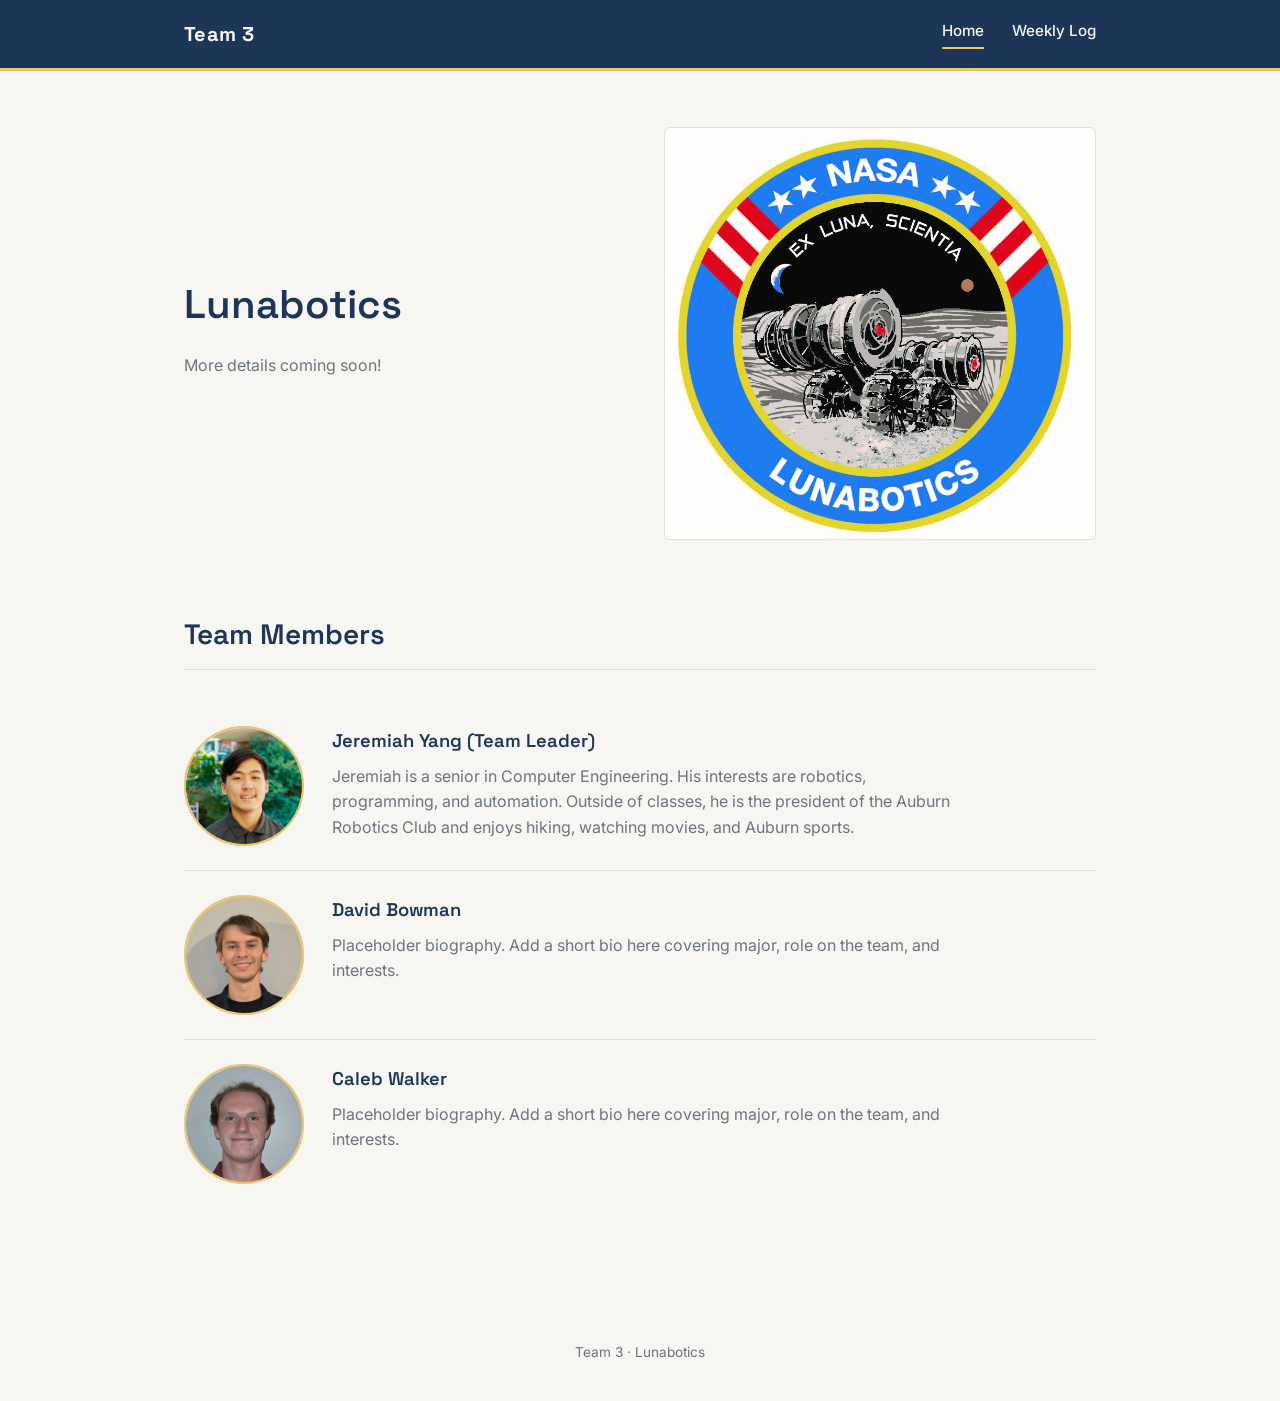
==== index.html @ fb86044a "Update placeholders" ====
<!DOCTYPE html>
<html lang="en">
<head>
  <meta charset="UTF-8">
  <meta name="viewport" content="width=device-width, initial-scale=1.0">
  <title>Team 3 | Lunabotics</title>
  <link rel="preconnect" href="https://fonts.googleapis.com">
  <link rel="preconnect" href="https://fonts.gstatic.com" crossorigin>
  <link href="https://fonts.googleapis.com/css2?family=Space+Grotesk:wght@500;600;700&family=Inter:wght@400;500;600&display=swap" rel="stylesheet">
  <link rel="stylesheet" href="styles.css">
</head>
<body>

  <header class="site-header">
    <div class="header-inner">
      <span class="site-title">Team 3</span>
      <nav class="site-nav">
        <a href="index.html" class="nav-link active">Home</a>
        <a href="weekly-log.html" class="nav-link">Weekly Log</a>
      </nav>
    </div>
  </header>

  <main>

    <section class="hero">
      <div class="hero-text">
        <h1>Lunabotics</h1>
        <p>
          More details coming soon!
        </p>
      </div>
      <div class="hero-image">
        <img src="images/lunabotics_logo.jpg" alt="Lunabotics logo">
      </div>
    </section>

    <section class="team">
      <h2>Team Members</h2>

      <div class="member-row">
        <img class="headshot" src="images/jeremiah_headshot.jpg" alt="Placeholder headshot of Member One">
        <div class="member-info">
          <h3>Jeremiah Yang (Team Leader)</h3>
          <p>
            Jeremiah is a senior in Computer Engineering. His interests are robotics, programming, and automation.
            Outside of classes, he is the president of the Auburn Robotics Club and enjoys hiking, watching movies,
            and Auburn sports.
          </p>
        </div>
      </div>

      <div class="member-row">
        <img class="headshot" src="images/david_headshot.jpg" alt="Placeholder headshot of Member Two">
        <div class="member-info">
          <h3>David Bowman</h3>
          <p>Placeholder biography. Add a short bio here covering major, role on the team, and interests.</p>
        </div>
      </div>

      <div class="member-row">
        <img class="headshot" src="images/caleb_headshot.jpg" alt="Placeholder headshot of Member Three">
        <div class="member-info">
          <h3>Caleb Walker</h3>
          <p>Placeholder biography. Add a short bio here covering major, role on the team, and interests.</p>
        </div>
      </div>

    </section>

  </main>

  <footer class="site-footer">
    <p>Team 3 &middot; Lunabotics</p>
  </footer>

</body>
</html>
---- styles.css ----
:root {
  --navy: #1d3557;
  --navy-dark: #12233c;
  --cream: #f7f6f2;
  --charcoal: #23262b;
  --grey: #6c757d;
  --gold: #e9c46a;
  --border: #e2e0da;
  --max-width: 960px;
}

* {
  box-sizing: border-box;
}

body {
  margin: 0;
  font-family: 'Inter', -apple-system, sans-serif;
  color: var(--charcoal);
  background: var(--cream);
  line-height: 1.6;
}

h1, h2, h3 {
  font-family: 'Space Grotesk', sans-serif;
  font-weight: 600;
  margin: 0;
  color: var(--navy);
}

img {
  max-width: 100%;
  display: block;
}

/* Header */

.site-header {
  position: sticky;
  top: 0;
  z-index: 10;
  background: var(--navy);
  border-bottom: 3px solid var(--gold);
}

.header-inner {
  max-width: var(--max-width);
  margin: 0 auto;
  padding: 18px 24px;
  display: flex;
  align-items: center;
  justify-content: space-between;
}

.site-title {
  font-family: 'Space Grotesk', sans-serif;
  font-weight: 700;
  font-size: 1.25rem;
  color: var(--cream);
  letter-spacing: 0.02em;
}

.site-nav {
  display: flex;
  gap: 28px;
}

.nav-link {
  color: var(--cream);
  text-decoration: none;
  font-weight: 500;
  font-size: 0.95rem;
  padding-bottom: 4px;
  border-bottom: 2px solid transparent;
  transition: border-color 0.15s ease;
}

.nav-link:hover,
.nav-link.active {
  border-bottom-color: var(--gold);
}

/* Main / sections */

main {
  max-width: var(--max-width);
  margin: 0 auto;
  padding: 56px 24px 24px;
}

section {
  margin-bottom: 72px;
}

/* Hero */

.hero {
  display: flex;
  align-items: center;
  gap: 48px;
}

.hero-text {
  flex: 1 1 320px;
}

.hero-text h1 {
  font-size: 2.5rem;
  margin-bottom: 16px;
}

.hero-text p {
  color: var(--grey);
  max-width: 46ch;
}

.hero-image {
  flex: 1 1 320px;
}

.hero-image img {
  border-radius: 6px;
  border: 1px solid var(--border);
}

/* Team */

.team h2 {
  font-size: 1.75rem;
  margin-bottom: 32px;
  padding-bottom: 12px;
  border-bottom: 1px solid var(--border);
}

.member-row {
  display: flex;
  align-items: flex-start;
  gap: 28px;
  padding: 24px 0;
  border-bottom: 1px solid var(--border);
}

.member-row:last-child {
  border-bottom: none;
}

.headshot {
  width: 120px;
  height: 120px;
  border-radius: 50%;
  object-fit: cover;
  flex-shrink: 0;
  border: 2px solid var(--gold);
}

.member-info h3 {
  font-size: 1.15rem;
  margin-bottom: 8px;
}

.member-info p {
  color: var(--grey);
  margin: 0;
  max-width: 62ch;
}

/* Weekly log */

.log h1 {
  font-size: 2.25rem;
}

.log-intro {
  color: var(--grey);
  margin-top: 12px;
  margin-bottom: 40px;
}

.log-entry {
  padding: 28px 0;
  border-bottom: 1px solid var(--border);
}

.log-entry:last-child {
  border-bottom: none;
}

.log-date {
  font-size: 1.25rem;
  margin-bottom: 16px;
}

.log-media {
  display: flex;
  flex-wrap: wrap;
  gap: 16px;
  margin-bottom: 16px;
}

.log-media img,
.log-media video {
  width: 100%;
  max-width: 320px;
  border-radius: 6px;
  border: 1px solid var(--border);
  flex: 1 1 280px;
}

.log-description {
  color: var(--grey);
  max-width: 70ch;
  margin: 0;
}

/* Footer */

.site-footer {
  text-align: center;
  padding: 24px;
  color: var(--grey);
  font-size: 0.85rem;
}

/* Responsive */

@media (max-width: 640px) {
  .hero {
    flex-direction: column;
  }

  .member-row {
    flex-direction: column;
    align-items: center;
    text-align: center;
  }

  .member-info p {
    max-width: 100%;
  }
}
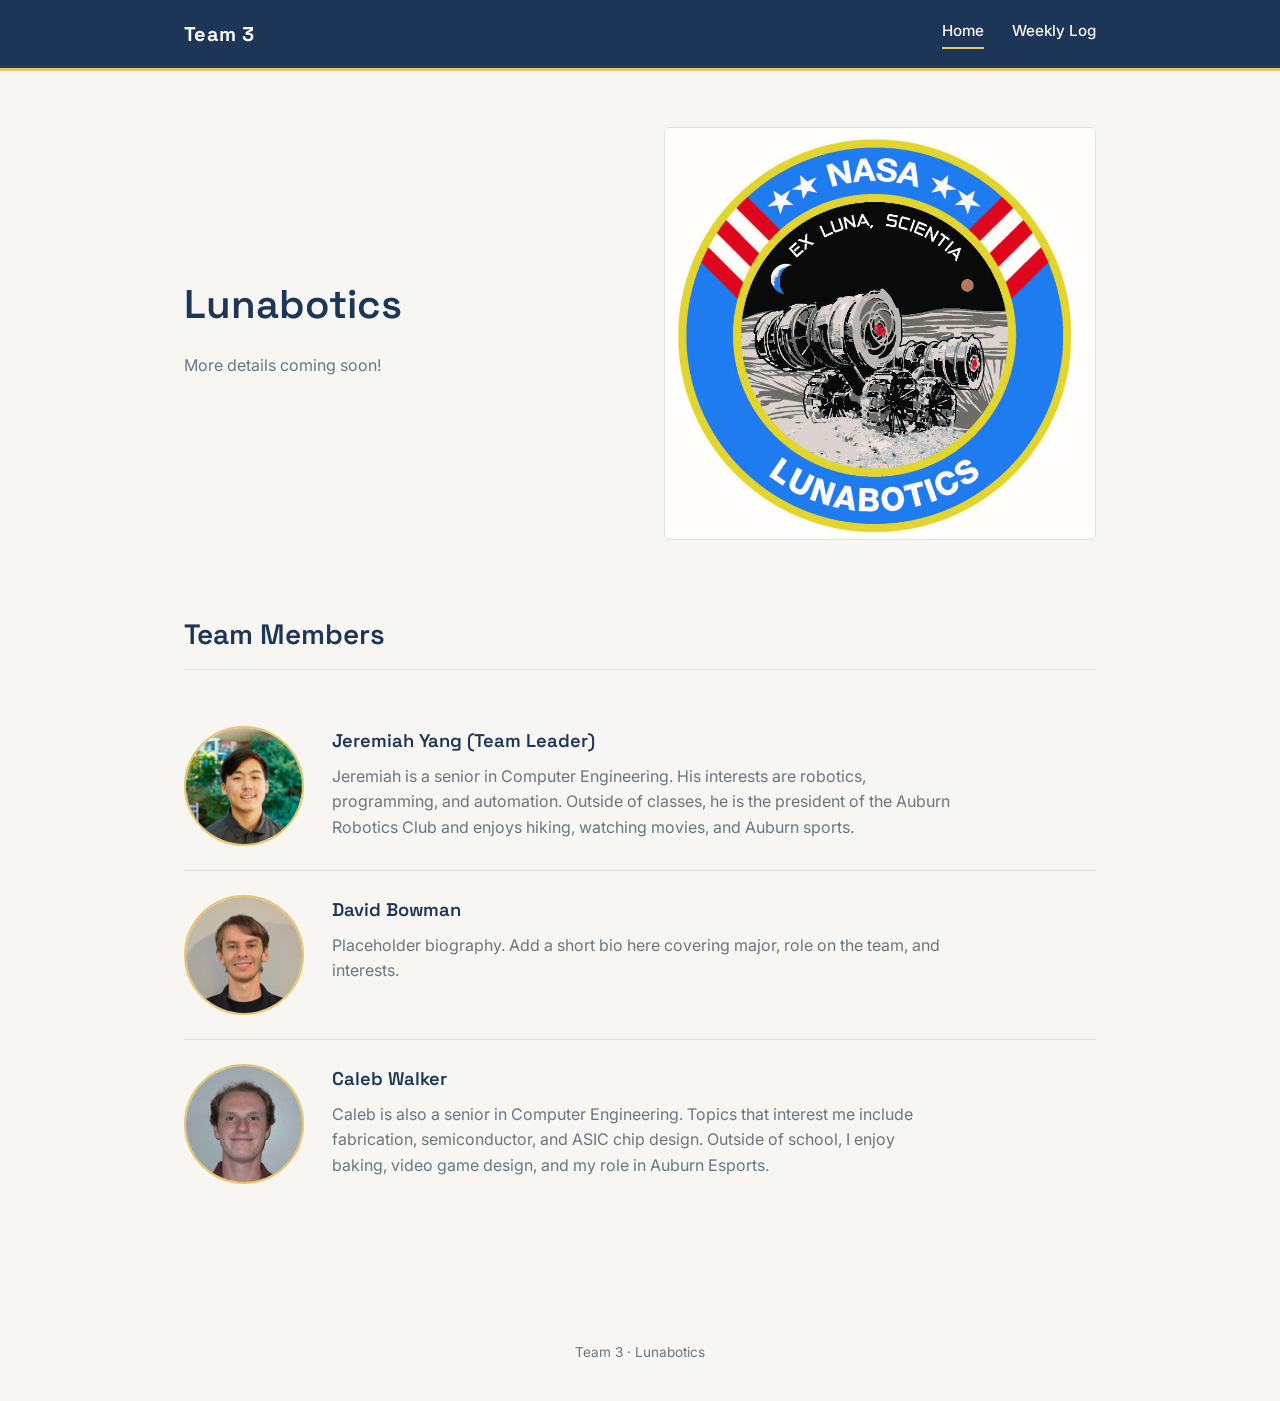
==== commit a0220cb3: "Update index.html Caleb Added Bio" ====
--- a/index.html
+++ b/index.html
@@ -62,7 +62,9 @@
         <img class="headshot" src="images/caleb_headshot.jpg" alt="Placeholder headshot of Member Three">
         <div class="member-info">
           <h3>Caleb Walker</h3>
-          <p>Placeholder biography. Add a short bio here covering major, role on the team, and interests.</p>
+          <p>
+            Caleb is also a senior in Computer Engineering. Topics that interest me include fabrication, semiconductor, and ASIC chip design. Outside of school, I enjoy baking, video game design, and my role in Auburn Esports.
+          </p>
         </div>
       </div>
 
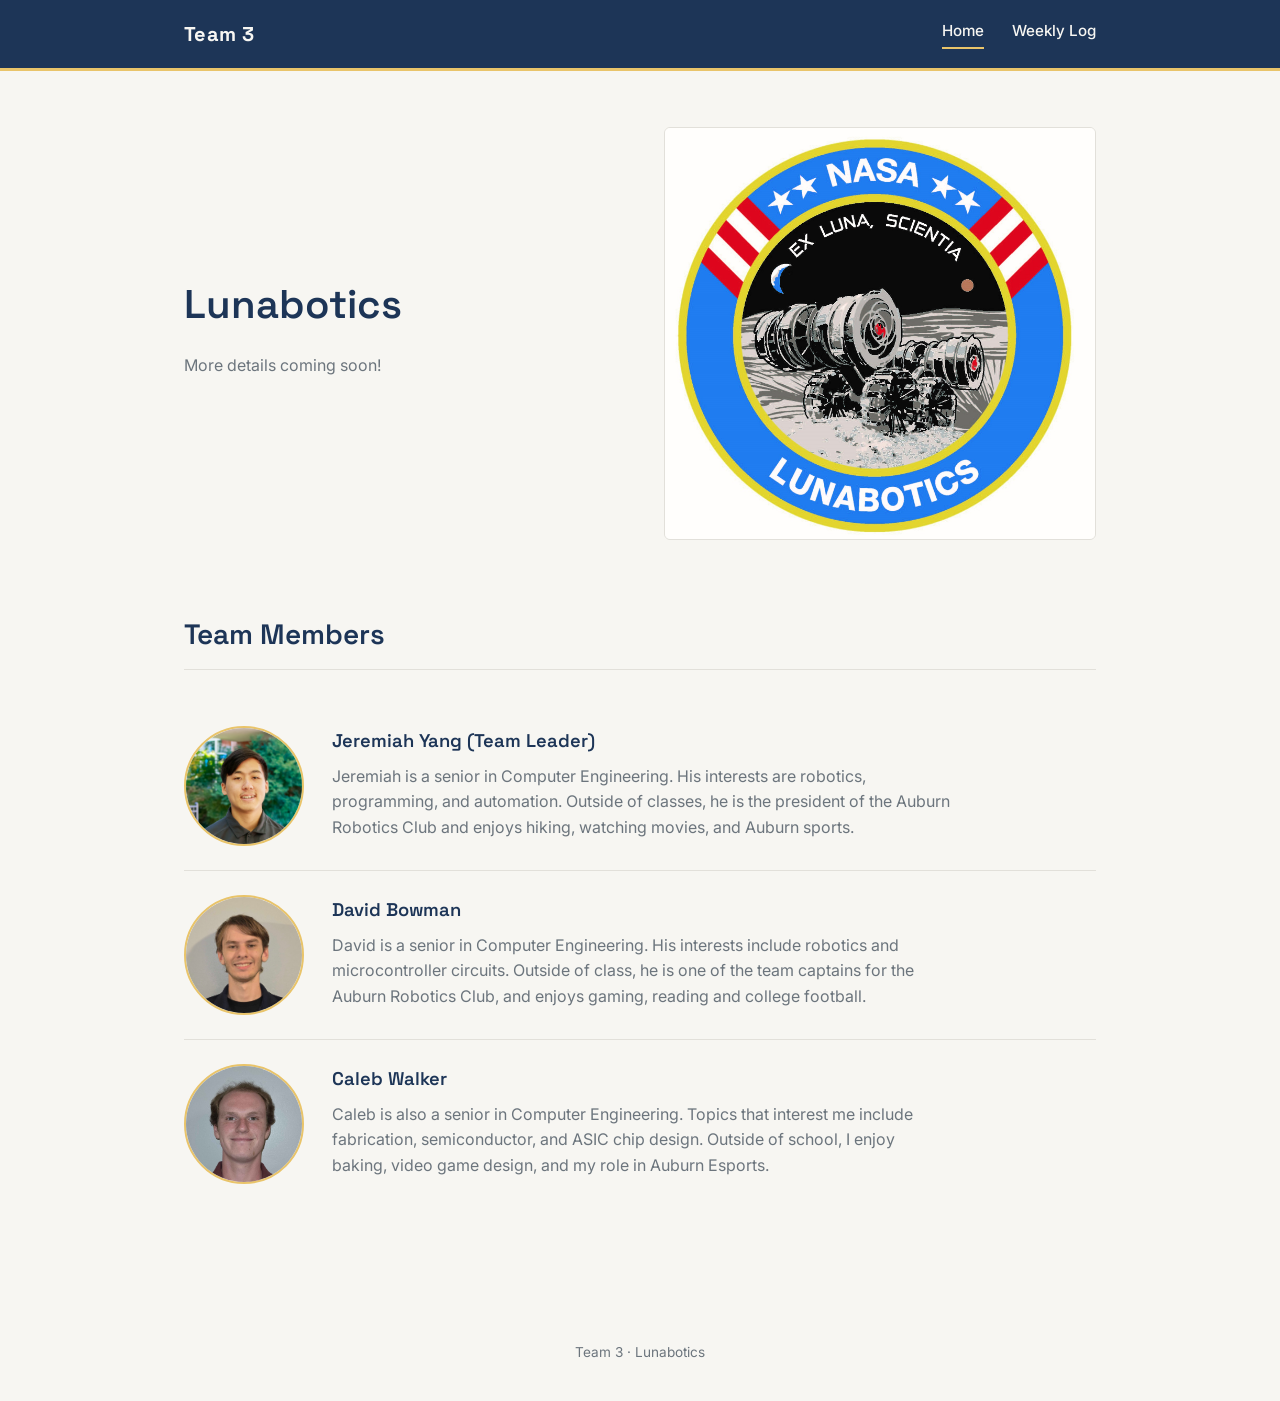
==== commit 4f47c6bb: "Update index.html" ====
--- a/index.html
+++ b/index.html
@@ -54,7 +54,9 @@
         <img class="headshot" src="images/david_headshot.jpg" alt="Placeholder headshot of Member Two">
         <div class="member-info">
           <h3>David Bowman</h3>
-          <p>Placeholder biography. Add a short bio here covering major, role on the team, and interests.</p>
+          <p>
+            David is a senior in Computer Engineering. His interests include robotics and microcontroller circuits. Outside of class, he is one of the team captains for the Auburn Robotics Club, and enjoys gaming, reading and college football.
+          </p>
         </div>
       </div>
 
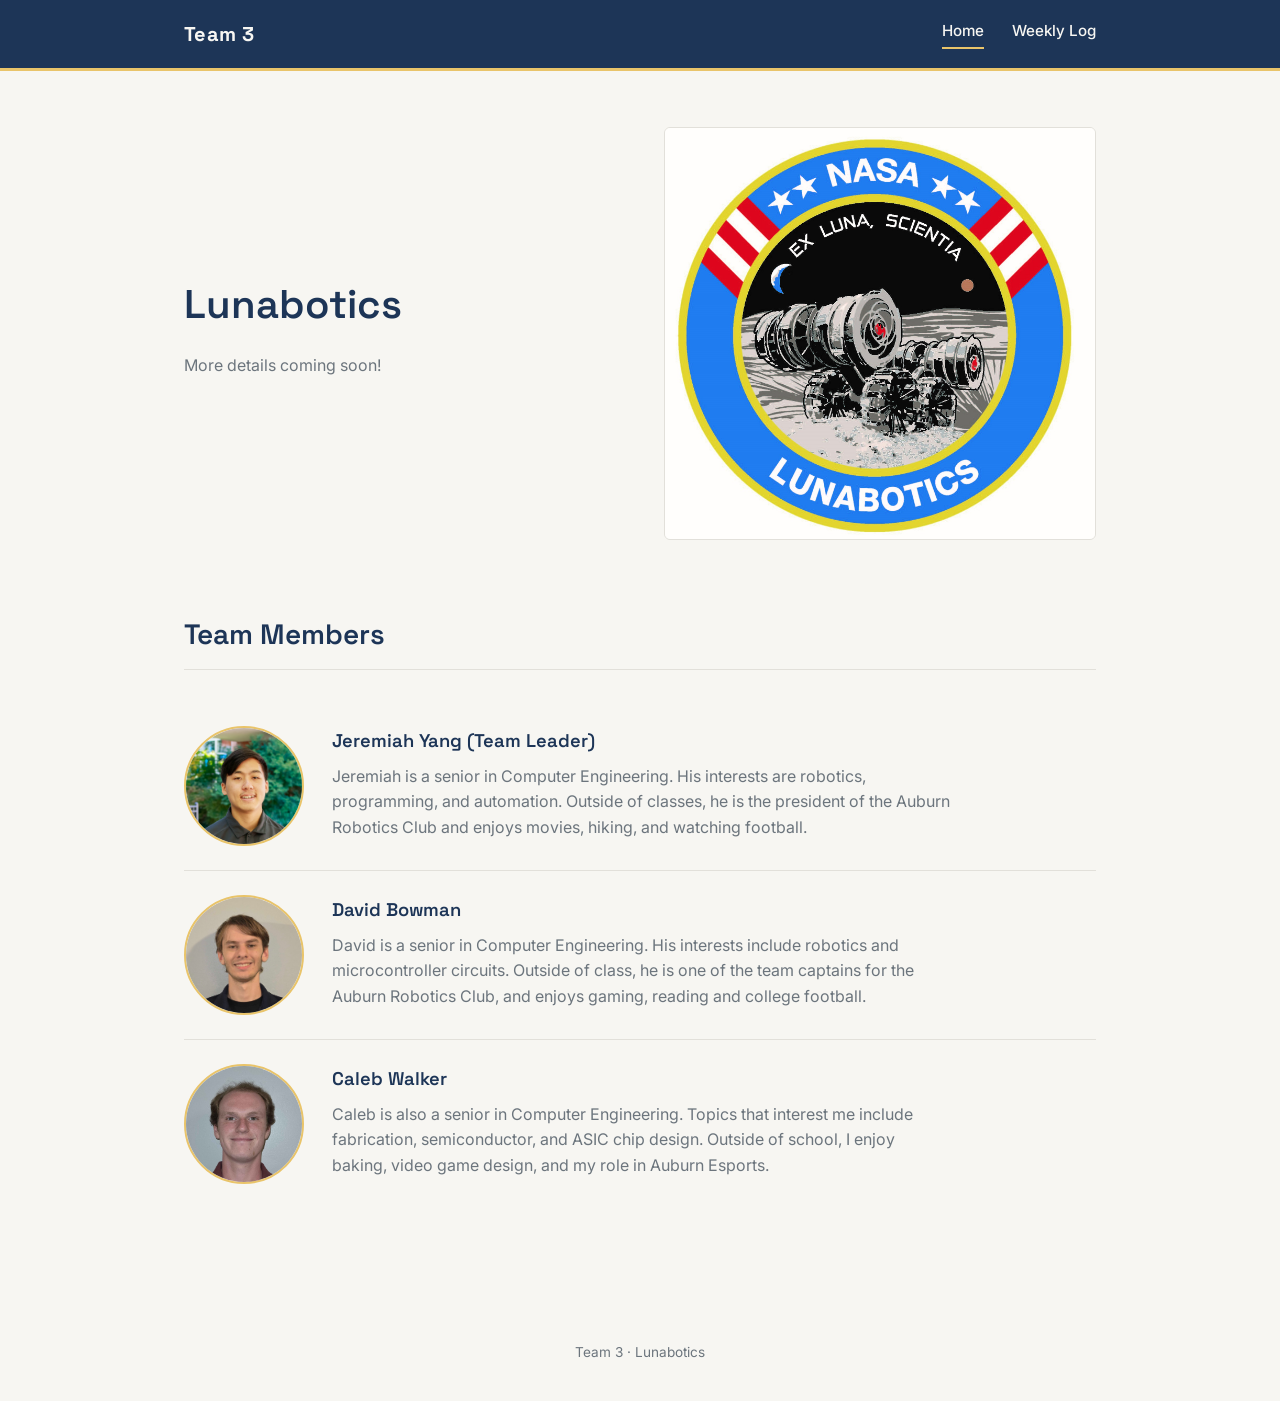
==== commit 18136283: "Update weekly log" ====
--- a/index.html
+++ b/index.html
@@ -39,19 +39,18 @@
       <h2>Team Members</h2>
 
       <div class="member-row">
-        <img class="headshot" src="images/jeremiah_headshot.jpg" alt="Placeholder headshot of Member One">
+        <img class="headshot" src="images/jeremiah_headshot.jpg" alt="Jeremiah Yang headshot">
         <div class="member-info">
           <h3>Jeremiah Yang (Team Leader)</h3>
           <p>
             Jeremiah is a senior in Computer Engineering. His interests are robotics, programming, and automation.
-            Outside of classes, he is the president of the Auburn Robotics Club and enjoys hiking, watching movies,
-            and Auburn sports.
+            Outside of classes, he is the president of the Auburn Robotics Club and enjoys movies, hiking, and watching football.
           </p>
         </div>
       </div>
 
       <div class="member-row">
-        <img class="headshot" src="images/david_headshot.jpg" alt="Placeholder headshot of Member Two">
+        <img class="headshot" src="images/david_headshot.jpg" alt="David Bowman headshot">
         <div class="member-info">
           <h3>David Bowman</h3>
           <p>
@@ -61,7 +60,7 @@
       </div>
 
       <div class="member-row">
-        <img class="headshot" src="images/caleb_headshot.jpg" alt="Placeholder headshot of Member Three">
+        <img class="headshot" src="images/caleb_headshot.jpg" alt="Caleb Walker headshot">
         <div class="member-info">
           <h3>Caleb Walker</h3>
           <p>
--- a/styles.css
+++ b/styles.css
@@ -197,13 +197,25 @@
   margin-bottom: 16px;
 }
 
-.log-media img,
-.log-media video {
+.media-item {
   width: 100%;
   max-width: 320px;
+  flex: 1 1 280px;
+  margin: 0;
+}
+
+.media-item img,
+.media-item video {
+  width: 100%;
   border-radius: 6px;
   border: 1px solid var(--border);
-  flex: 1 1 280px;
+  display: block;
+}
+
+.media-item figcaption {
+  color: var(--grey);
+  font-size: 0.85rem;
+  margin-top: 6px;
 }
 
 .log-description {
@@ -237,4 +249,4 @@
   .member-info p {
     max-width: 100%;
   }
-}
+}
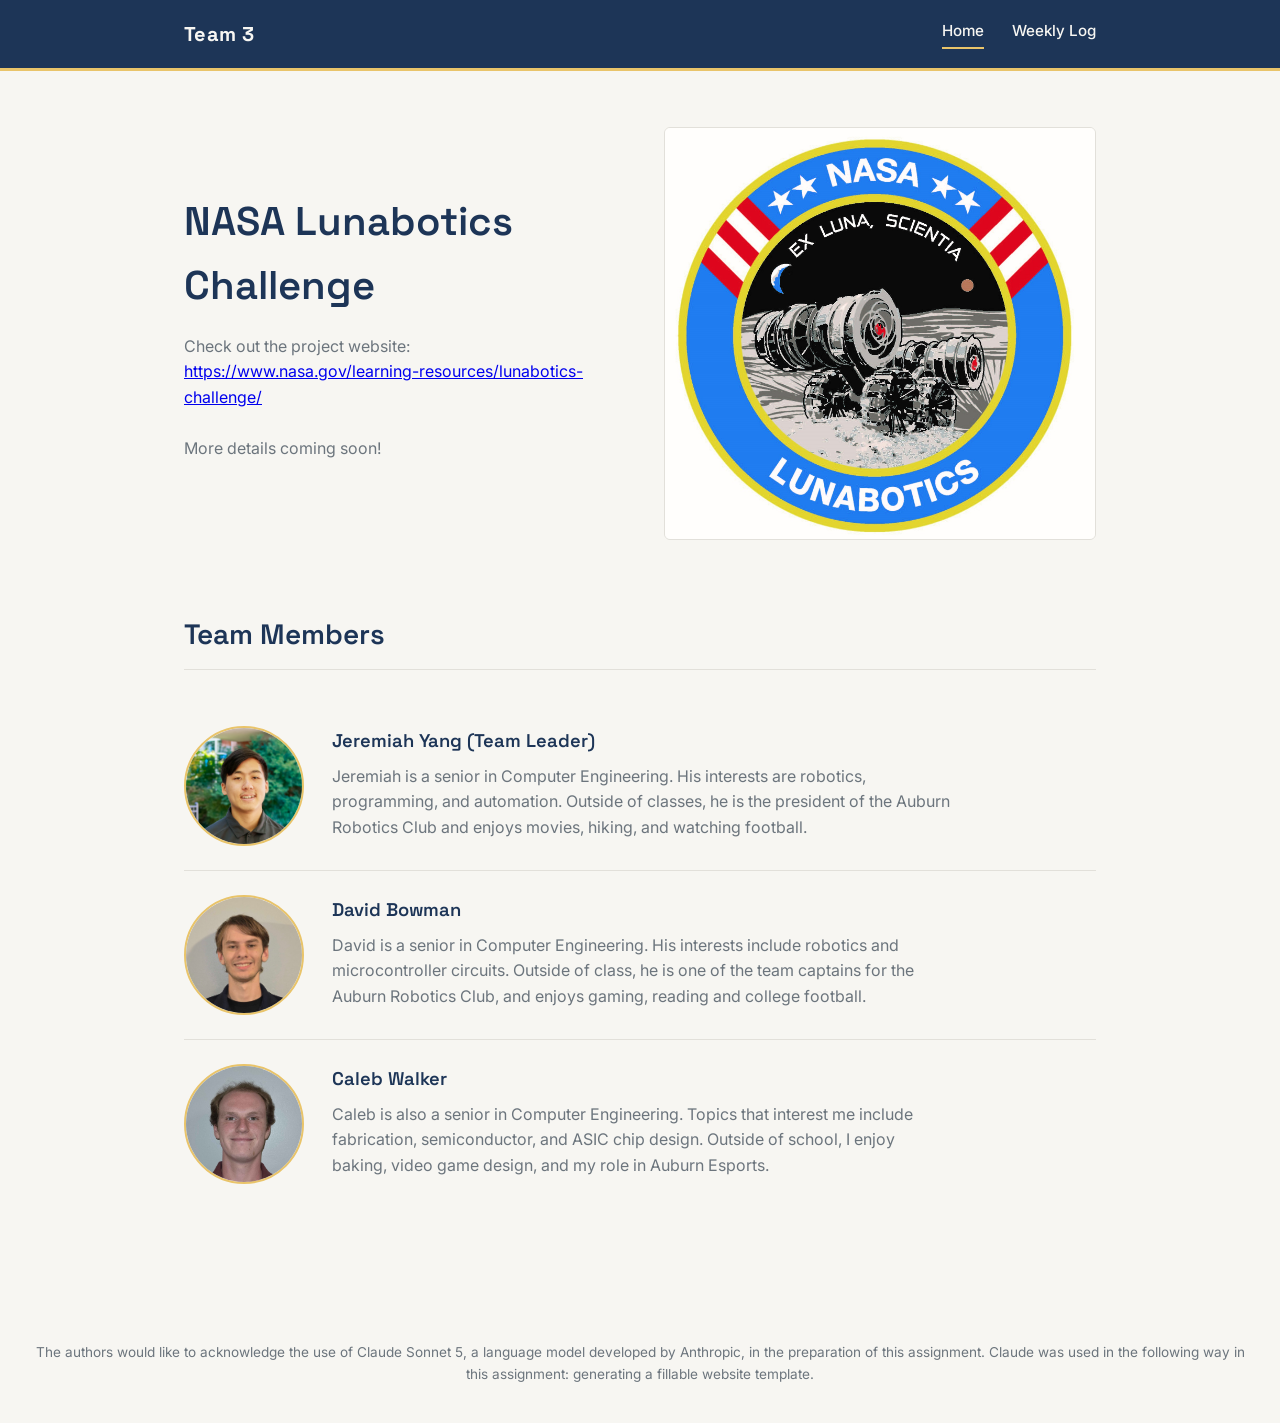
==== commit ba408439: "Weekly update" ====
--- a/index.html
+++ b/index.html
@@ -25,8 +25,11 @@
 
     <section class="hero">
       <div class="hero-text">
-        <h1>Lunabotics</h1>
+        <h1>NASA Lunabotics Challenge</h1>
         <p>
+          Check out the project website:
+          <a href="https://www.nasa.gov/learning-resources/lunabotics-challenge/">https://www.nasa.gov/learning-resources/lunabotics-challenge/</a>
+          <br><br>
           More details coming soon!
         </p>
       </div>
@@ -74,7 +77,11 @@
   </main>
 
   <footer class="site-footer">
-    <p>Team 3 &middot; Lunabotics</p>
+    <p>
+      The authors would like to acknowledge the use of Claude Sonnet 5, a language
+      model developed by Anthropic, in the preparation of this assignment. Claude 
+      was used in the following way in this assignment: generating a fillable website template.
+    </p>
   </footer>
 
 </body>
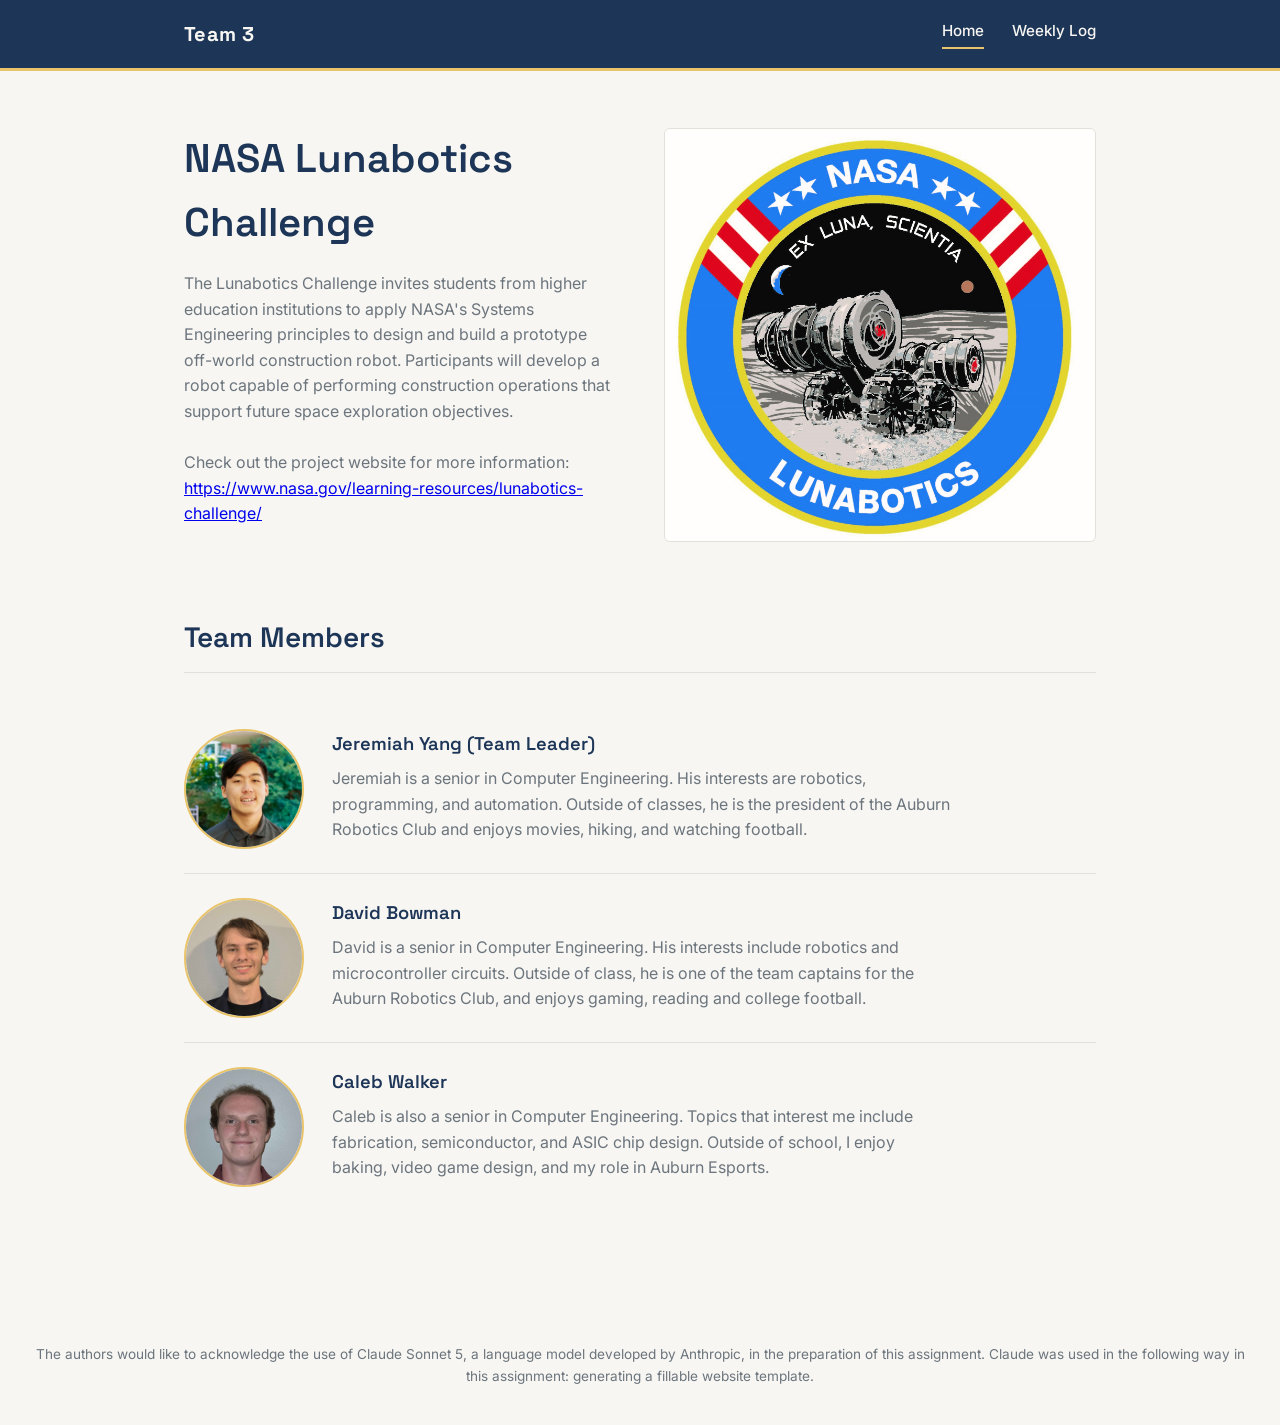
==== commit ae3dab7f: "10/2 update" ====
--- a/index.html
+++ b/index.html
@@ -27,10 +27,12 @@
       <div class="hero-text">
         <h1>NASA Lunabotics Challenge</h1>
         <p>
-          Check out the project website:
+          The Lunabotics Challenge invites students from higher education institutions to apply NASA's Systems Engineering principles to design and 
+          build a prototype off-world construction robot. Participants will develop a robot capable of performing construction operations that support 
+          future space exploration objectives.
+          <br><br>
+          Check out the project website for more information:
           <a href="https://www.nasa.gov/learning-resources/lunabotics-challenge/">https://www.nasa.gov/learning-resources/lunabotics-challenge/</a>
-          <br><br>
-          More details coming soon!
         </p>
       </div>
       <div class="hero-image">
--- a/styles.css
+++ b/styles.css
@@ -212,10 +212,47 @@
   display: block;
 }
 
+.media-item img {
+  cursor: zoom-in;
+}
+
 .media-item figcaption {
   color: var(--grey);
   font-size: 0.85rem;
   margin-top: 6px;
+}
+
+/* Lightbox */
+
+.lightbox {
+  display: none;
+  position: fixed;
+  inset: 0;
+  background: rgba(18, 35, 60, 0.92);
+  align-items: center;
+  justify-content: center;
+  z-index: 100;
+  padding: 40px;
+}
+
+.lightbox.open {
+  display: flex;
+}
+
+.lightbox img {
+  max-width: 90%;
+  max-height: 90%;
+  border-radius: 6px;
+}
+
+.lightbox-close {
+  position: absolute;
+  top: 24px;
+  right: 32px;
+  color: var(--cream);
+  font-size: 2rem;
+  cursor: pointer;
+  line-height: 1;
 }
 
 .log-description {
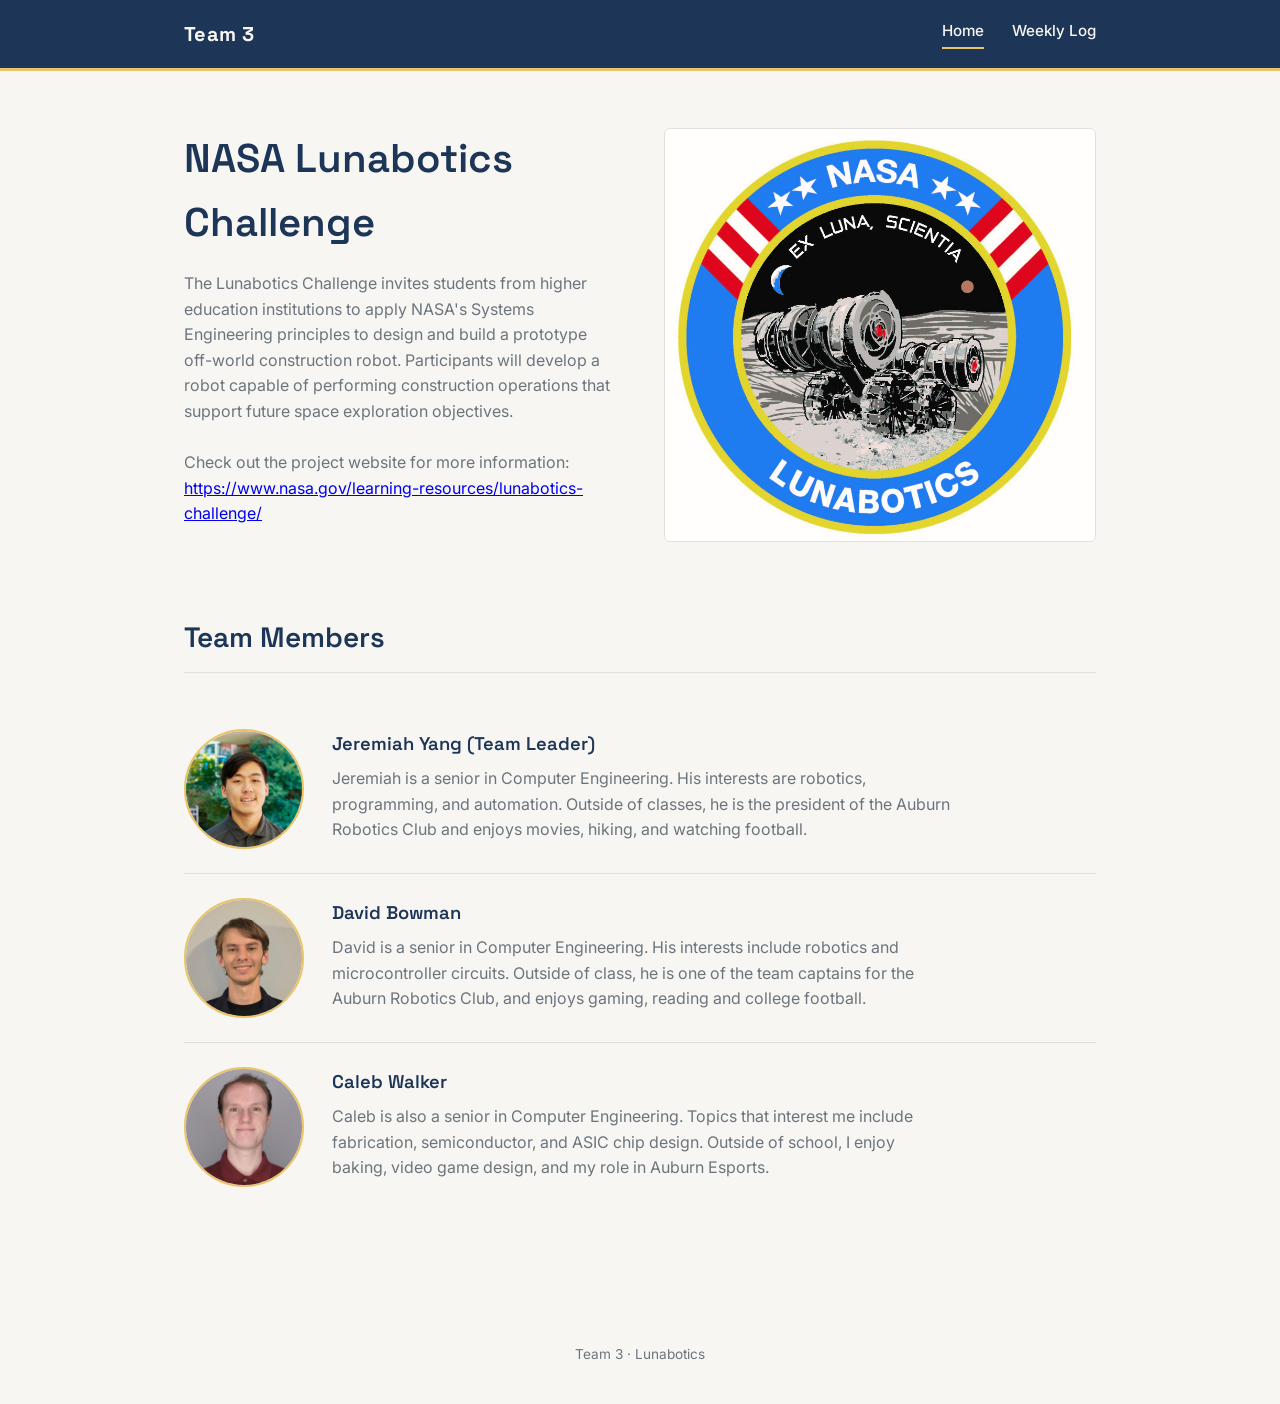
==== commit 7836a738: "Small updates" ====
--- a/index.html
+++ b/index.html
@@ -79,11 +79,7 @@
   </main>
 
   <footer class="site-footer">
-    <p>
-      The authors would like to acknowledge the use of Claude Sonnet 5, a language
-      model developed by Anthropic, in the preparation of this assignment. Claude 
-      was used in the following way in this assignment: generating a fillable website template.
-    </p>
+    <p>Team 3 &middot; Lunabotics</p>
   </footer>
 
 </body>
